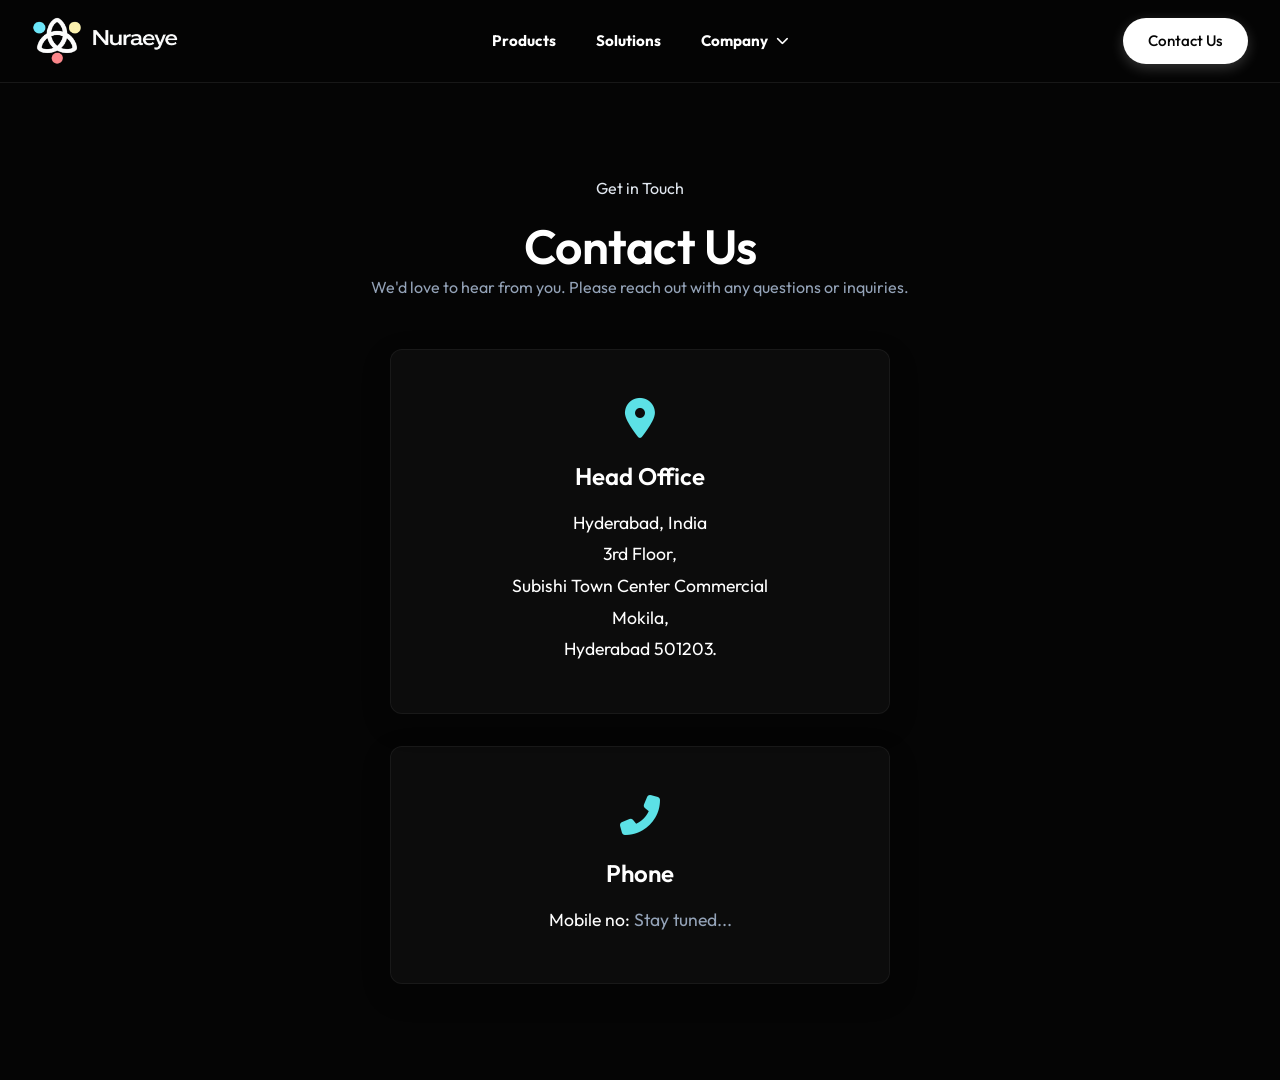
==== contact.html @ 636c7d1d "Add files via upload" ====
<!DOCTYPE html>
<html lang="en">

<head>
    <meta charset="UTF-8">
    <meta name="viewport" content="width=device-width, initial-scale=1.0">
    <title>Contact Us | NuraEye Systems</title>

    <!-- Google Fonts: Outfit -->
    <link rel="preconnect" href="https://fonts.googleapis.com">
    <link rel="preconnect" href="https://fonts.gstatic.com" crossorigin>
    <link href="https://fonts.googleapis.com/css2?family=Outfit:wght@300;400;500;600;700&display=swap" rel="stylesheet">

    <!-- Font Awesome for mobile menu icon & other icons -->
    <link rel="stylesheet" href="https://cdnjs.cloudflare.com/ajax/libs/font-awesome/6.4.0/css/all.min.css">

    <!-- Custom CSS -->
    <link rel="stylesheet" href="index.css">
</head>

<body class="contact-page">

    <!-- Header Section -->
    <header class="navbar" id="navbar">
        <div class="navbar-container">

            <!-- Left: Logo -->
            <a href="index.html" class="logo">
                <img src="image.png" alt="Nuraeye Logo" class="logo-img">
            </a>

            <!-- Middle: Navigation Links -->
            <nav class="nav-links" id="nav-links">
                <a href="index.html#products" class="nav-item">Products</a>
                <a href="index.html#solutions" class="nav-item">Solutions</a>
                <div class="nav-item dropdown">
                    <span class="dropdown-trigger">Company <i class="fas fa-chevron-down"></i></span>
                    <div class="dropdown-menu">
                        <a href="company/about.html" class="dropdown-item">About Us</a>
                        <a href="company/news.html" class="dropdown-item">In the News</a>
                        <a href="company/careers.html" class="dropdown-item">Careers</a>
                    </div>
                </div>
            </nav>

            <!-- Right: Contact Us Button & Mobile Toggle -->
            <div class="nav-actions">
                <a href="contact.html" class="btn btn-primary active">Contact Us</a>
                <button class="mobile-menu-toggle" id="mobile-menu-toggle" aria-label="Toggle Menu">
                    <i class="fas fa-bars"></i>
                </button>
            </div>

        </div>
    </header>

    <main style="padding-top: 80px;">
        <section class="section">
            <div class="container" style="max-width: 800px; text-align: center;">
                <div class="badge" style="margin-bottom: 1rem;">Get in Touch</div>
                <h1 class="section-title">Contact Us</h1>
                <p style="color: var(--text-muted); margin-bottom: 3rem;">We'd love to hear from you. Please reach out
                    with any questions or inquiries.</p>

                <div style="display: flex; flex-direction: column; gap: 2rem; align-items: center;">

                    <!-- Address Block -->
                    <div
                        style="background: rgba(255, 255, 255, 0.03); border: 1px solid rgba(255, 255, 255, 0.05); padding: 3rem; border-radius: 12px; width: 100%; max-width: 500px; text-align: center; box-shadow: 0 10px 30px rgba(0, 0, 0, 0.2);">
                        <i class="fas fa-map-marker-alt"
                            style="font-size: 2.5rem; color: var(--logo-blue); margin-bottom: 1.5rem;"></i>
                        <h3 style="margin-bottom: 1rem; font-size: 1.5rem;">Head Office</h3>
                        <p style="color: var(--text-pure); line-height: 1.8; font-size: 1.1rem;">
                            Hyderabad, India<br>
                            3rd Floor,<br>
                            Subishi Town Center Commercial<br>
                            Mokila,<br>
                            Hyderabad 501203.
                        </p>
                    </div>

                    <!-- Contact Block -->
                    <div
                        style="background: rgba(255, 255, 255, 0.03); border: 1px solid rgba(255, 255, 255, 0.05); padding: 3rem; border-radius: 12px; width: 100%; max-width: 500px; text-align: center; box-shadow: 0 10px 30px rgba(0, 0, 0, 0.2);">
                        <i class="fas fa-phone-alt"
                            style="font-size: 2.5rem; color: var(--logo-blue); margin-bottom: 1.5rem;"></i>
                        <h3 style="margin-bottom: 1rem; font-size: 1.5rem;">Phone</h3>
                        <p style="color: var(--text-pure); line-height: 1.8; font-size: 1.1rem;">
                            Mobile no: <span style="color: var(--text-muted);">Stay tuned...</span>
                        </p>
                    </div>

                </div>
            </div>
        </section>
    </main>

    <!-- Custom JS -->
    <script src="script.js"></script>
</body>

</html>
---- index.css ----
/* --- Base & Variables --- */
:root {
    --bg-color: #050505;
    --surface-color: #111111;
    --surface-light: #1a1a1a;
    --text-pure: #ffffff;
    --text-main: #e2e8f0;
    --text-muted: #94a3b8;

    --primary: #3b82f6;
    --primary-hover: #2563eb;

    /* Logo colors from image */
    --logo-blue: #5CE1E6;
    --logo-yellow: #FFDE59;
    --logo-pink: #FF66C4;

    --nav-bg: rgba(5, 5, 5, 0.7);
    --nav-border: rgba(255, 255, 255, 0.08);

    --transition-fast: 0.2s ease;
    --transition-smooth: 0.3s cubic-bezier(0.4, 0, 0.2, 1);

    --border-radius: 12px;
    --border-radius-pill: 9999px;
}

* {
    margin: 0;
    padding: 0;
    box-sizing: border-box;
    scroll-behavior: smooth;
}

body {
    font-family: 'Outfit', -apple-system, BlinkMacSystemFont, "Segoe UI", Roboto, Helvetica, Arial, sans-serif;
    background-color: var(--bg-color);
    color: var(--text-main);
    line-height: 1.6;
    min-height: 100vh;
    overflow-x: hidden;
}

a {
    text-decoration: none;
    color: inherit;
}

/* --- Typography --- */
h1,
h2,
h3,
h4 {
    color: var(--text-pure);
    font-weight: 600;
    line-height: 1.2;
}

/* --- Buttons --- */
.btn {
    display: inline-flex;
    align-items: center;
    justify-content: center;
    padding: 0.6rem 1.5rem;
    border-radius: var(--border-radius-pill);
    font-weight: 500;
    font-size: 0.95rem;
    transition: var(--transition-smooth);
    cursor: pointer;
    border: 1px solid transparent;
}

.btn-primary {
    background: var(--text-pure);
    color: var(--bg-color);
    box-shadow: 0 4px 14px rgba(255, 255, 255, 0.2);
}

.btn-primary:hover {
    transform: translateY(-2px);
    box-shadow: 0 6px 20px rgba(255, 255, 255, 0.3);
    background: #f1f5f9;
}

.btn-secondary {
    background: rgba(255, 255, 255, 0.05);
    color: var(--text-pure);
    border: 1px solid var(--nav-border);
    backdrop-filter: blur(10px);
}

.btn-secondary:hover {
    background: rgba(255, 255, 255, 0.1);
    transform: translateY(-2px);
}

.btn-lg {
    padding: 0.8rem 2rem;
    font-size: 1.05rem;
}

/* --- Navbar (Header Layout) --- */
.navbar {
    position: fixed;
    top: 0;
    left: 0;
    width: 100%;
    z-index: 1000;
    background: var(--nav-bg);
    backdrop-filter: blur(16px);
    -webkit-backdrop-filter: blur(16px);
    border-bottom: 1px solid var(--nav-border);
    transition: var(--transition-smooth);
}

.navbar.scrolled {
    padding: 0.25rem 0;
    background: rgba(5, 5, 5, 0.85);
    box-shadow: 0 4px 30px rgba(0, 0, 0, 0.5);
}

.navbar-container {
    display: flex;
    justify-content: space-between;
    align-items: center;
    max-width: 1400px;
    margin: 0 auto;
    padding: 1rem 2rem;
    position: relative;
    /* Crucial for absolute centering of middle elements */
}

/* 1. Left: Logo */
.logo {
    display: flex;
    align-items: center;
    z-index: 10;
}

.logo-img {
    height: 50px;
    /* Adjust this value if the logo is too big/small */
    width: auto;
    object-fit: contain;
}

/* 2. Middle: Navigation Links */
.nav-links {
    /* Absolute positioning to rigidly center the links regardless of left/right item widths */
    position: absolute;
    left: 50%;
    transform: translateX(-50%);
    display: flex;
    gap: 2.5rem;
    align-items: center;
}

.nav-item {
    font-size: 0.95rem;
    font-weight: bold;
    color: white;
    transition: var(--transition-fast);
    position: relative;
}

.nav-item::after {
    content: '';
    position: absolute;
    bottom: -4px;
    left: 0;
    width: 0%;
    height: 2px;
    background: var(--text-pure);
    transition: var(--transition-smooth);
    border-radius: 2px;
}

.nav-item:hover,
.nav-item.active {
    color: var(--text-pure);
}

.nav-item:hover::after,
.nav-item.active::after {
    width: 100%;
}

/* 3. Dropdown Menu (Company) */
.dropdown {
    position: relative;
    cursor: pointer;
}

.dropdown-trigger {
    display: inline-flex;
    align-items: center;
    gap: 0.5rem;
    font-size: 0.95rem;
    font-weight: bold;
    color: white;
    transition: var(--transition-fast);
    padding: 0.5rem 0;
    /* Increase hit area to prevent dropdown closing when moving mouse */
}

.dropdown-trigger i {
    font-size: 0.8rem;
    transition: transform 0.3s ease;
}

.dropdown:hover .dropdown-trigger {
    color: var(--text-pure);
}

.dropdown:hover .dropdown-trigger i {
    transform: rotate(180deg);
}

.dropdown-menu {
    position: absolute;
    top: 100%;
    left: 50%;
    transform: translateX(-50%) translateY(10px);
    background: rgba(15, 15, 15, 0.95);
    backdrop-filter: blur(20px);
    -webkit-backdrop-filter: blur(20px);
    border: 1px solid var(--nav-border);
    border-radius: 8px;
    min-width: 160px;
    padding: 0.5rem;
    opacity: 0;
    visibility: hidden;
    transition: all 0.3s cubic-bezier(0.4, 0, 0.2, 1);
    box-shadow: 0 10px 30px rgba(0, 0, 0, 0.5);
    z-index: 100;
}

/* Invisible bridge so the mouse doesn't lose hover when moving from trigger to menu */
.dropdown-menu::before {
    content: '';
    position: absolute;
    top: -15px;
    /* Cover the gap created by translateY(10px) on the menu */
    left: 0;
    width: 100%;
    height: 15px;
}

.dropdown:hover .dropdown-menu {
    opacity: 1;
    visibility: visible;
    transform: translateX(-50%) translateY(0);
}

.dropdown-item {
    display: block;
    padding: 0.75rem 1rem;
    color: var(--text-main);
    font-size: 0.9rem;
    border-radius: 4px;
    transition: var(--transition-fast);
    white-space: nowrap;
}

.dropdown-item:hover {
    background: rgba(255, 255, 255, 0.05);
    color: var(--text-pure);
    padding-left: 1.25rem;
    /* Slight indent effect */
}

/* 4. Right: Contact Us & Mobile */
.nav-actions {
    display: flex;
    align-items: center;
    gap: 1rem;
    z-index: 10;
}

.mobile-menu-toggle {
    display: none;
    background: transparent;
    border: none;
    color: var(--text-pure);
    font-size: 1.5rem;
    cursor: pointer;
    padding: 0.5rem;
    transition: var(--transition-fast);
}

.mobile-menu-toggle:hover {
    opacity: 0.8;
}


/* --- Hero Section --- */
.hero {
    position: relative;
    height: calc(100vh - 80px);
    /* Adjust height to account for header */
    width: 100vw;
    margin-top: 80px;
    /* Push below the fixed header (approx 80px tall) */
    display: flex;
    align-items: center;
    justify-content: center;
    padding: 0;
    overflow: hidden;
}

.hero-content {
    position: relative;
    z-index: 2;
    width: 100%;
    height: 100%;
}

/* Hero Media (Full Video) */
.hero-media-full {
    width: 100%;
    height: 100%;
    position: absolute;
    top: 0;
    left: 0;
}

.hero-media-full::before {
    content: '';
    position: absolute;
    top: 50%;
    left: 50%;
    transform: translate(-50%, -50%);
    width: 120%;
    height: 120%;
    background: radial-gradient(circle, rgba(92, 225, 230, 0.05) 0%, transparent 70%);
    z-index: 10;
    pointer-events: none;
}

.video-container-full {
    position: absolute;
    top: 0;
    left: 0;
    width: 100%;
    height: 100%;
    overflow: hidden;
    background: #000;
}

.hero-video-full {
    width: 100%;
    height: 100%;
    display: block;
    object-fit: cover;
    background: #000;
}

/* Ambient Glow Effects */
.glow {
    position: absolute;
    border-radius: 50%;
    filter: blur(100px);
    opacity: 0.15;
    z-index: 1;
    pointer-events: none;
}

.glow-1 {
    width: 600px;
    height: 600px;
    background: var(--logo-blue);
    top: -10%;
    left: -10%;
}

.glow-2 {
    width: 500px;
    height: 500px;
    background: var(--logo-pink);
    bottom: -10%;
    right: -10%;
}


/* --- Reusable Global Classes --- */
.section {
    padding: 6rem 2rem;
    position: relative;
    z-index: 5;
}

.container {
    max-width: 1200px;
    margin: 0 auto;
}

.section-header {
    margin-bottom: 3rem;
}

.text-center {
    text-align: center;
    display: flex;
    flex-direction: column;
    align-items: center;
}

.section-title {
    font-size: clamp(2rem, 4vw, 3rem);
    margin-top: 1rem;
    letter-spacing: -0.5px;
}

.glass-panel {
    background: rgba(25px, 25px, 25px, 0.4);
    backdrop-filter: blur(12px);
    -webkit-backdrop-filter: blur(12px);
    border: 1px solid var(--nav-border);
    border-radius: var(--border-radius);
    padding: 2.5rem;
    transition: var(--transition-smooth);
}

.glass-panel:hover {
    border-color: rgba(255, 255, 255, 0.15);
    transform: translateY(-5px);
    box-shadow: 0 10px 30px rgba(0, 0, 0, 0.5);
}

/* --- About Us Section --- */
.about-section {
    background: linear-gradient(to bottom, var(--bg-color), #0a0a0a);
}

.about-grid {
    display: flex;
    flex-direction: column;
    gap: 2rem;
}

/* Main Intro */
.about-main-card {
    background: linear-gradient(145deg, rgba(30, 30, 30, 0.6), rgba(15, 15, 15, 0.8));
    border-top: 2px solid var(--logo-blue);
}

.about-lead {
    font-size: 1.25rem;
    font-weight: 500;
    color: var(--text-pure);
    margin-bottom: 1.5rem;
    line-height: 1.5;
}

.about-text {
    color: var(--text-muted);
}

/* Mission & Vision */
.mission-vision-grid {
    display: grid;
    grid-template-columns: 1fr 1fr;
    gap: 2rem;
}

.mv-card {
    display: flex;
    flex-direction: column;
    gap: 1rem;
    height: 100%;
}

.mv-icon {
    width: 60px;
    height: 60px;
    border-radius: 50%;
    background: rgba(255, 222, 89, 0.1);
    /* logo yellow tint */
    color: var(--logo-yellow);
    display: flex;
    align-items: center;
    justify-content: center;
    font-size: 1.5rem;
    margin-bottom: 0.5rem;
}

.mv-card:nth-child(2) .mv-icon {
    background: rgba(92, 225, 230, 0.1);
    /* logo blue tint */
    color: var(--logo-blue);
}

.mv-card h3 {
    font-size: 1.5rem;
}

.mv-card p {
    color: var(--text-muted);
}

/* Why Nuraeye */
.highlight-border {
    position: relative;
    overflow: hidden;
}

.highlight-border::before {
    content: '';
    position: absolute;
    top: 0;
    left: 0;
    width: 100%;
    height: 2px;
    background: linear-gradient(90deg, var(--logo-blue), var(--logo-pink), var(--logo-yellow));
}

.why-nuraeye {
    display: flex;
    align-items: center;
    justify-content: space-between;
    gap: 3rem;
    background: rgba(255, 102, 196, 0.03);
    /* subtle pink bg */
}

.why-content h3 {
    font-size: 1.8rem;
    margin-bottom: 1rem;
    color: var(--logo-pink);
}

.why-content p {
    color: var(--text-muted);
}

.why-graphic {
    font-size: 8rem;
    color: rgba(255, 102, 196, 0.1);
}

/* News & Careers */
.news-careers-grid {
    display: flex;
    flex-direction: column;
    gap: 2rem;
}

.news-section {
    display: flex;
    flex-direction: column;
    gap: 1.5rem;
}

.search-container {
    display: flex;
    align-items: center;
    background: rgba(0, 0, 0, 0.3);
    border: 1px solid var(--nav-border);
    border-radius: var(--border-radius-pill);
    padding: 0.25rem 0.25rem 0.25rem 1rem;
    transition: var(--transition-smooth);
}

.search-container:focus-within {
    border-color: var(--logo-blue);
    box-shadow: 0 0 0 2px rgba(92, 225, 230, 0.2);
}

.search-icon {
    color: var(--text-muted);
    margin-right: 0.5rem;
}

.search-input {
    flex: 1;
    background: transparent;
    border: none;
    color: var(--text-pure);
    font-family: inherit;
    font-size: 1rem;
    outline: none;
    padding: 0.5rem 0;
}

.search-input::placeholder {
    color: var(--text-muted);
}

.search-btn {
    padding: 0.5rem 1.2rem;
}

.careers-header {
    margin-bottom: 2rem;
}

.careers-subtitle {
    color: var(--logo-blue);
    font-weight: 500;
    margin-top: 0.5rem;
}

.careers-section h4 {
    font-size: 1.1rem;
    color: var(--text-muted);
    margin-bottom: 1rem;
    text-transform: uppercase;
    letter-spacing: 1px;
}

.jobs-list {
    list-style: none;
    display: flex;
    flex-direction: column;
    gap: 0.75rem;
}

.job-item {
    display: flex;
    justify-content: space-between;
    align-items: center;
    padding: 1rem 1.5rem;
    background: rgba(255, 255, 255, 0.02);
    border: 1px solid rgba(255, 255, 255, 0.05);
    border-radius: 8px;
    transition: var(--transition-fast);
}

.job-item:hover {
    background: rgba(255, 255, 255, 0.05);
    border-color: rgba(255, 255, 255, 0.1);
    transform: translateX(5px);
}

.job-role {
    font-weight: 500;
    color: var(--text-pure);
}

.job-openings {
    background: transparent;
    border-color: rgba(255, 255, 255, 0.1);
    color: var(--text-muted);
}


/* --- Media Queries (Responsiveness) --- */
@media (max-width: 992px) {
    .mission-vision-grid {
        grid-template-columns: 1fr;
    }

    .news-careers-grid {
        grid-template-columns: 1fr;
    }

    .why-nuraeye {
        flex-direction: column;
        text-align: center;
    }

    .why-graphic {
        display: none;
        /* Hide graphic on smaller screens to save space */
    }
}

@media (max-width: 768px) {
    .nav-links {
        position: fixed;
        top: 0;
        left: 0;
        width: 100%;
        height: 100vh;
        background: var(--bg-color);
        flex-direction: column;
        justify-content: center;
        align-items: center;
        gap: 2rem;
        transform: translateY(-100%);
        opacity: 0;
        transition: transform 0.4s ease-in-out, opacity 0.4s ease-in-out;
        z-index: -1;
    }

    .nav-links.active {
        transform: translateY(0);
        opacity: 1;
    }

    .nav-item {
        font-size: 1.5rem;
    }

    .mobile-menu-toggle {
        display: block;
        /* Show hamburger icon */
    }

    /* Hide the contact button on smaller screens inside the header, or adjust */
    .nav-actions .btn-primary {
        display: none;
    }

    /* We can optionally append a contact button into the mobile menu in JS or HTML */
    .nav-links {
        padding-top: 4rem;
    }

    .job-item {
        flex-direction: column;
        align-items: flex-start;
        gap: 0.5rem;
    }
}
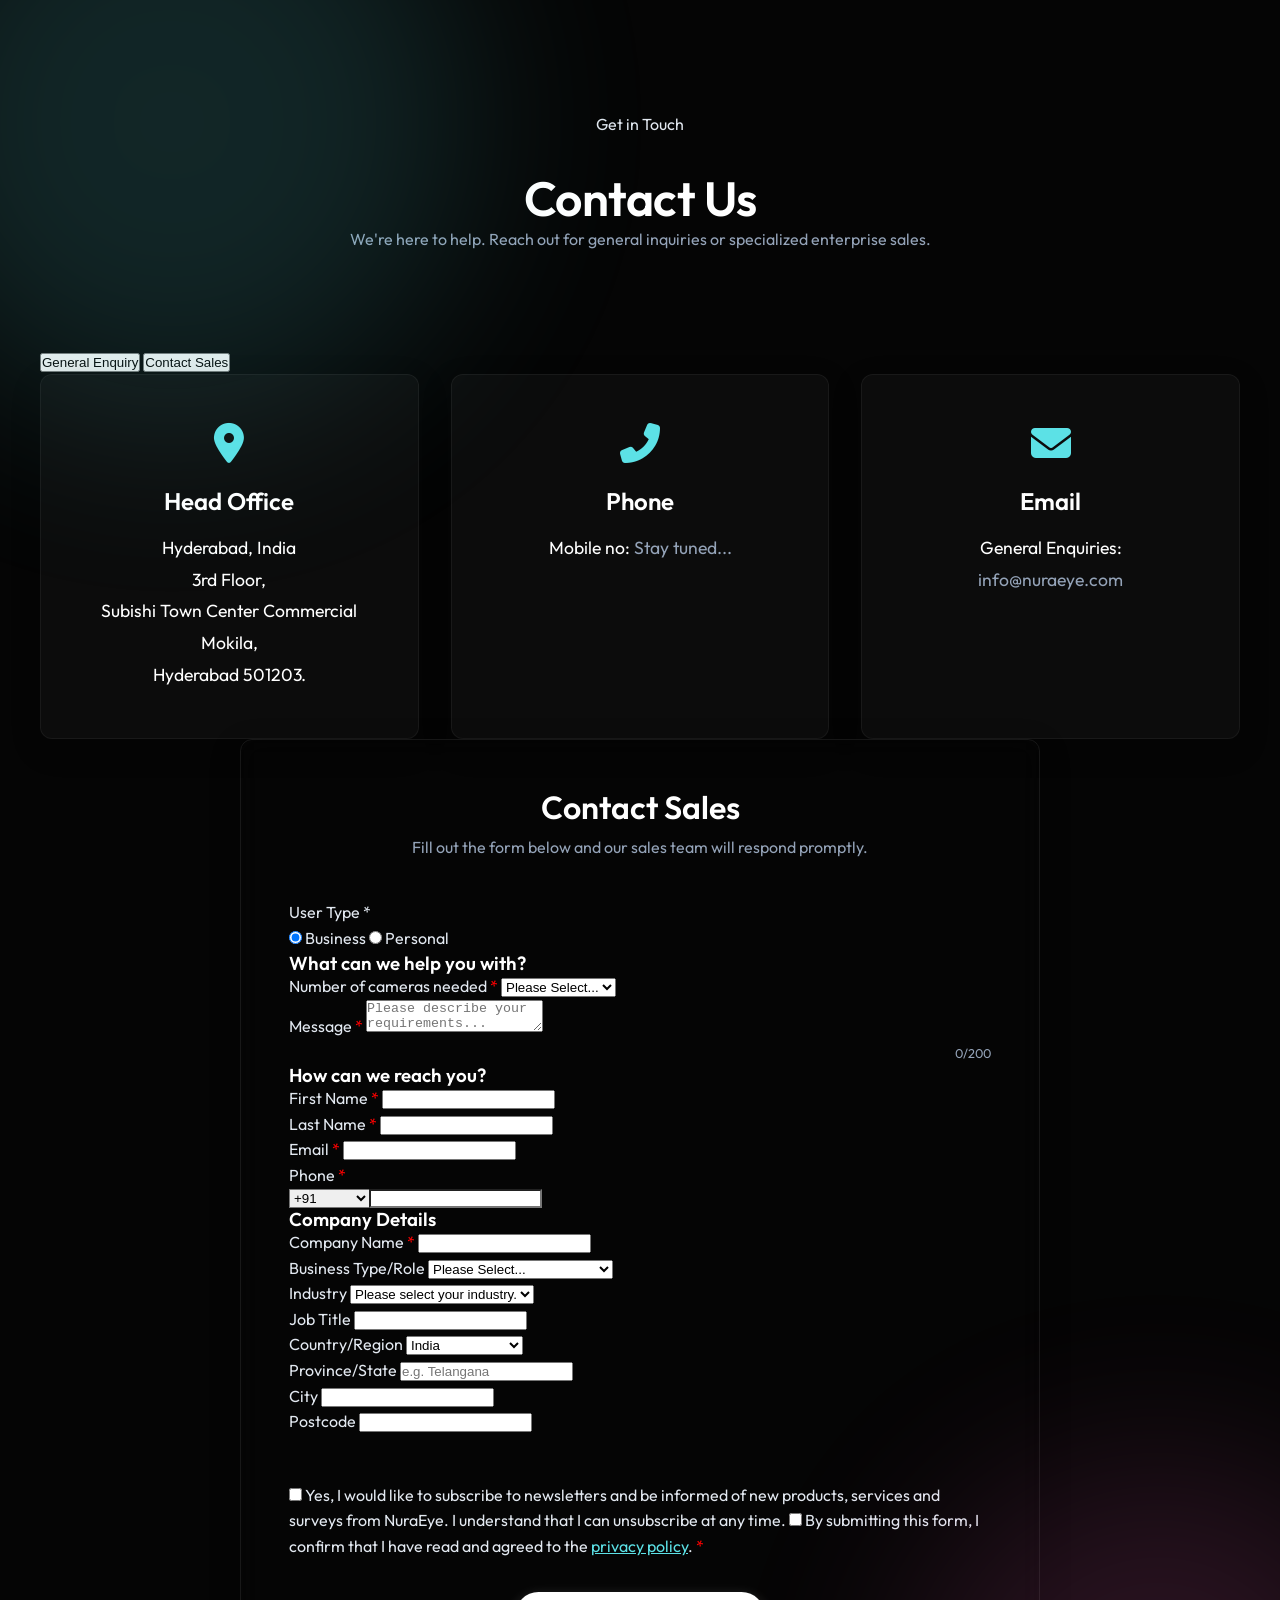
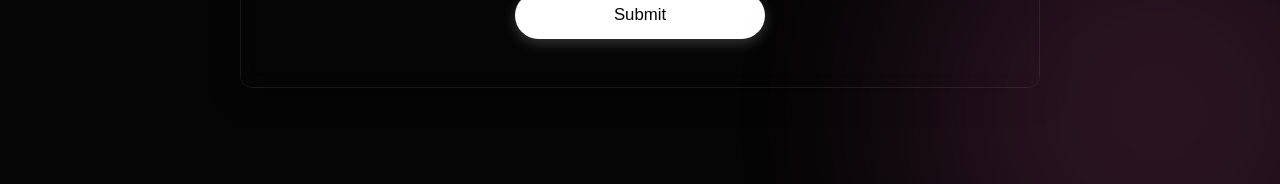
==== commit e8d3115a: "Update contact.html" ====
--- a/contact.html
+++ b/contact.html
@@ -16,87 +16,263 @@
 
     <!-- Custom CSS -->
     <link rel="stylesheet" href="index.css">
+    <script src="js/components.js"></script>
 </head>
 
-<body class="contact-page">
+<body>
 
     <!-- Header Section -->
-    <header class="navbar" id="navbar">
-        <div class="navbar-container">
-
-            <!-- Left: Logo -->
-            <a href="index.html" class="logo">
-                <img src="image.png" alt="Nuraeye Logo" class="logo-img">
-            </a>
-
-            <!-- Middle: Navigation Links -->
-            <nav class="nav-links" id="nav-links">
-                <a href="index.html#products" class="nav-item">Products</a>
-                <a href="index.html#solutions" class="nav-item">Solutions</a>
-                <div class="nav-item dropdown">
-                    <span class="dropdown-trigger">Company <i class="fas fa-chevron-down"></i></span>
-                    <div class="dropdown-menu">
-                        <a href="company/about.html" class="dropdown-item">About Us</a>
-                        <a href="company/news.html" class="dropdown-item">In the News</a>
-                        <a href="company/careers.html" class="dropdown-item">Careers</a>
+    <!-- Header Component -->
+    <app-header base-path="."></app-header>
+
+    <main>
+        <section class="section" style="padding-top: 7rem; position: relative; overflow: hidden;">
+            <div class="glow glow-1"></div>
+            <div class="glow glow-2"></div>
+            <div class="container" style="max-width: 1200px;">
+                <div class="section-header text-center">
+                    <div class="badge" style="margin-bottom: 1rem;">Get in Touch</div>
+                    <h1 class="section-title">Contact Us</h1>
+                    <p style="color: var(--text-muted); margin-bottom: 3rem;">We're here to help. Reach out for general
+                        inquiries or specialized enterprise sales.</p>
+                </div>
+
+                <div class="contact-tabs-container">
+                    <button class="contact-tab-btn active" data-tab="tab-general">General Enquiry</button>
+                    <button class="contact-tab-btn" data-tab="tab-sales">Contact Sales</button>
+                </div>
+
+                <!-- Tab 1: General Enquiry -->
+                <div id="tab-general" class="contact-tab-content active">
+                    <div style="display: flex; flex-wrap: wrap; justify-content: center; gap: 2rem;">
+                        <!-- Address Block -->
+                        <div
+                            style="flex: 1; min-width: 300px; max-width: 500px; background: rgba(255, 255, 255, 0.03); border: 1px solid rgba(255, 255, 255, 0.05); padding: 3rem; border-radius: 12px; text-align: center; box-shadow: 0 10px 30px rgba(0, 0, 0, 0.2);">
+                            <i class="fas fa-map-marker-alt"
+                                style="font-size: 2.5rem; color: var(--logo-blue); margin-bottom: 1.5rem;"></i>
+                            <h3 style="margin-bottom: 1rem; font-size: 1.5rem;">Head Office</h3>
+                            <p style="color: var(--text-pure); line-height: 1.8; font-size: 1.1rem;">
+                                Hyderabad, India<br>
+                                3rd Floor,<br>
+                                Subishi Town Center Commercial<br>
+                                Mokila,<br>
+                                Hyderabad 501203.
+                            </p>
+                        </div>
+
+                        <!-- Contact Block -->
+                        <div
+                            style="flex: 1; min-width: 300px; max-width: 500px; background: rgba(255, 255, 255, 0.03); border: 1px solid rgba(255, 255, 255, 0.05); padding: 3rem; border-radius: 12px; text-align: center; box-shadow: 0 10px 30px rgba(0, 0, 0, 0.2);">
+                            <i class="fas fa-phone-alt"
+                                style="font-size: 2.5rem; color: var(--logo-blue); margin-bottom: 1.5rem;"></i>
+                            <h3 style="margin-bottom: 1rem; font-size: 1.5rem;">Phone</h3>
+                            <p style="color: var(--text-pure); line-height: 1.8; font-size: 1.1rem;">
+                                Mobile no: <span style="color: var(--text-muted);">Stay tuned...</span>
+                            </p>
+                        </div>
+
+                        <!-- Email Block -->
+                        <div
+                            style="flex: 1; min-width: 300px; max-width: 500px; background: rgba(255, 255, 255, 0.03); border: 1px solid rgba(255, 255, 255, 0.05); padding: 3rem; border-radius: 12px; text-align: center; box-shadow: 0 10px 30px rgba(0, 0, 0, 0.2);">
+                            <i class="fas fa-envelope"
+                                style="font-size: 2.5rem; color: var(--logo-blue); margin-bottom: 1.5rem;"></i>
+                            <h3 style="margin-bottom: 1rem; font-size: 1.5rem;">Email</h3>
+                            <p style="color: var(--text-pure); line-height: 1.8; font-size: 1.1rem;">
+                                General Enquiries: <span style="color: var(--text-muted);">info@nuraeye.com</span>
+                            </p>
+                        </div>
                     </div>
                 </div>
-            </nav>
-
-            <!-- Right: Contact Us Button & Mobile Toggle -->
-            <div class="nav-actions">
-                <a href="contact.html" class="btn btn-primary active">Contact Us</a>
-                <button class="mobile-menu-toggle" id="mobile-menu-toggle" aria-label="Toggle Menu">
-                    <i class="fas fa-bars"></i>
-                </button>
-            </div>
-
-        </div>
-    </header>
-
-    <main style="padding-top: 80px;">
-        <section class="section">
-            <div class="container" style="max-width: 800px; text-align: center;">
-                <div class="badge" style="margin-bottom: 1rem;">Get in Touch</div>
-                <h1 class="section-title">Contact Us</h1>
-                <p style="color: var(--text-muted); margin-bottom: 3rem;">We'd love to hear from you. Please reach out
-                    with any questions or inquiries.</p>
-
-                <div style="display: flex; flex-direction: column; gap: 2rem; align-items: center;">
-
-                    <!-- Address Block -->
-                    <div
-                        style="background: rgba(255, 255, 255, 0.03); border: 1px solid rgba(255, 255, 255, 0.05); padding: 3rem; border-radius: 12px; width: 100%; max-width: 500px; text-align: center; box-shadow: 0 10px 30px rgba(0, 0, 0, 0.2);">
-                        <i class="fas fa-map-marker-alt"
-                            style="font-size: 2.5rem; color: var(--logo-blue); margin-bottom: 1.5rem;"></i>
-                        <h3 style="margin-bottom: 1rem; font-size: 1.5rem;">Head Office</h3>
-                        <p style="color: var(--text-pure); line-height: 1.8; font-size: 1.1rem;">
-                            Hyderabad, India<br>
-                            3rd Floor,<br>
-                            Subishi Town Center Commercial<br>
-                            Mokila,<br>
-                            Hyderabad 501203.
-                        </p>
+
+                <!-- Tab 2: Contact Sales Form -->
+                <div id="tab-sales" class="contact-tab-content">
+                    <div class="glass-panel"
+                        style="padding: 3rem; border-radius: 12px; box-shadow: 0 10px 30px rgba(0, 0, 0, 0.3); max-width: 800px; margin: 0 auto; text-align: left;">
+                        <h2
+                            style="font-size: 2rem; color: var(--text-pure); margin-bottom: 0.5rem; text-align: center;">
+                            Contact Sales</h2>
+                        <p style="color: var(--text-muted); margin-bottom: 2.5rem; text-align: center;">Fill out the
+                            form below and our sales team will respond promptly.</p>
+
+                        <form id="sales-form">
+                            <!-- User Type -->
+                            <div class="form-group">
+                                <label class="form-label">User Type *</label>
+                                <div class="radio-group">
+                                    <label class="radio-label">
+                                        <input type="radio" name="user_type" value="business" checked> Business
+                                    </label>
+                                    <label class="radio-label">
+                                        <input type="radio" name="user_type" value="personal"> Personal
+                                    </label>
+                                </div>
+                            </div>
+
+                            <h3 class="form-section-title">What can we help you with?</h3>
+
+                            <div class="form-group">
+                                <label class="form-label" for="camera_count">Number of cameras needed <span
+                                        style="color: red;">*</span></label>
+                                <select class="form-control" id="camera_count" name="camera_count" required>
+                                    <option value="" disabled selected>Please Select...</option>
+                                    <option value="1-10">1 - 10</option>
+                                    <option value="11-50">11 - 50</option>
+                                    <option value="51-200">51 - 200</option>
+                                    <option value="200+">200+</option>
+                                </select>
+                            </div>
+
+                            <div class="form-group">
+                                <label class="form-label" for="message">Message <span
+                                        style="color: red;">*</span></label>
+                                <textarea class="form-control" id="message" name="message"
+                                    placeholder="Please describe your requirements..." maxlength="200"
+                                    required></textarea>
+                                <div style="text-align: right; font-size: 0.8rem; color: var(--text-muted); margin-top: 0.25rem;"
+                                    id="message-counter">0/200</div>
+                            </div>
+
+                            <h3 class="form-section-title">How can we reach you?</h3>
+
+                            <div class="form-row form-row-mb">
+                                <div class="form-group">
+                                    <label class="form-label" for="first_name">First Name <span
+                                            style="color: red;">*</span></label>
+                                    <input type="text" class="form-control" id="first_name" name="first_name" required>
+                                </div>
+                                <div class="form-group">
+                                    <label class="form-label" for="last_name">Last Name <span
+                                            style="color: red;">*</span></label>
+                                    <input type="text" class="form-control" id="last_name" name="last_name" required>
+                                </div>
+                            </div>
+
+                            <div class="form-row form-row-mb">
+                                <div class="form-group">
+                                    <label class="form-label" for="email">Email <span
+                                            style="color: red;">*</span></label>
+                                    <input type="email" class="form-control" id="email" name="email" required>
+                                </div>
+                                <div class="form-group">
+                                    <label class="form-label" for="phone">Phone <span
+                                            style="color: red;">*</span></label>
+                                    <div style="display: flex;">
+                                        <select class="form-control"
+                                            style="width: 80px; border-top-right-radius: 0; border-bottom-right-radius: 0; border-right: none;">
+                                            <option value="+91">+91</option>
+                                            <option value="+1">+1</option>
+                                            <option value="+44">+44</option>
+                                        </select>
+                                        <input type="tel" class="form-control" id="phone" name="phone"
+                                            style="border-top-left-radius: 0; border-bottom-left-radius: 0;" required>
+                                    </div>
+                                </div>
+                            </div>
+
+                            <div id="company-details-section">
+                                <h3 class="form-section-title">Company Details</h3>
+
+                                <div class="form-group">
+                                    <label class="form-label" for="company_name">Company Name <span
+                                            style="color: red;">*</span></label>
+                                    <input type="text" class="form-control" id="company_name" name="company_name"
+                                        required>
+                                </div>
+
+                                <div class="form-row form-row-mb">
+                                    <div class="form-group">
+                                        <label class="form-label" for="business_role">Business Type/Role</label>
+                                        <select class="form-control" id="business_role" name="business_role">
+                                            <option value="" disabled selected>Please Select...</option>
+                                            <option value="distributor">Distributor</option>
+                                            <option value="installer">Installer / System Integrator</option>
+                                            <option value="consultant">Consultant</option>
+                                            <option value="enduser">End User</option>
+                                            <option value="other">Other</option>
+                                        </select>
+                                    </div>
+                                    <div class="form-group">
+                                        <label class="form-label" for="industry">Industry</label>
+                                        <select class="form-control" id="industry" name="industry">
+                                            <option value="" disabled selected>Please select your industry.</option>
+                                            <option value="retail">Retail</option>
+                                            <option value="commercial">Commercial Real Estate</option>
+                                            <option value="education">Education</option>
+                                            <option value="healthcare">Healthcare</option>
+                                            <option value="other">Other</option>
+                                        </select>
+                                    </div>
+                                </div>
+
+                                <div class="form-group">
+                                    <label class="form-label" for="job_title">Job Title</label>
+                                    <input type="text" class="form-control" id="job_title" name="job_title">
+                                </div>
+                            </div>
+
+                            <div class="form-row form-row-mb">
+                                <div class="form-group">
+                                    <label class="form-label" for="country">Country/Region</label>
+                                    <select class="form-control" id="country" name="country">
+                                        <option value="India" selected>India</option>
+                                        <option value="USA">United States</option>
+                                        <option value="UK">United Kingdom</option>
+                                    </select>
+                                </div>
+                                <div class="form-group">
+                                    <label class="form-label" for="state">Province/State</label>
+                                    <input type="text" class="form-control" id="state" name="state"
+                                        placeholder="e.g. Telangana">
+                                </div>
+                            </div>
+
+                            <div class="form-row form-row-mb">
+                                <div class="form-group">
+                                    <label class="form-label" for="city">City</label>
+                                    <input type="text" class="form-control" id="city" name="city">
+                                </div>
+                                <div class="form-group">
+                                    <label class="form-label" for="postcode">Postcode</label>
+                                    <input type="text" class="form-control" id="postcode" name="postcode">
+                                </div>
+                            </div>
+
+                            <div style="margin-top: 3rem;">
+                                <label class="checkbox-label">
+                                    <input type="checkbox" name="subscribe">
+                                    <span>Yes, I would like to subscribe to newsletters and be informed of new products,
+                                        services and surveys from NuraEye. I understand that I can unsubscribe at any
+                                        time.</span>
+                                </label>
+
+                                <label class="checkbox-label">
+                                    <input type="checkbox" name="privacy" required>
+                                    <span>By submitting this form, I confirm that I have read and agreed to the <a
+                                            href="#"
+                                            style="color: var(--logo-blue); text-decoration: underline;">privacy
+                                            policy</a>. <span style="color: red;">*</span></span>
+                                </label>
+                            </div>
+
+                            <div style="margin-top: 2rem; text-align: center;">
+                                <button type="submit" class="btn btn-primary btn-lg"
+                                    style="width: 100%; max-width: 250px;">Submit</button>
+                            </div>
+
+                        </form>
                     </div>
-
-                    <!-- Contact Block -->
-                    <div
-                        style="background: rgba(255, 255, 255, 0.03); border: 1px solid rgba(255, 255, 255, 0.05); padding: 3rem; border-radius: 12px; width: 100%; max-width: 500px; text-align: center; box-shadow: 0 10px 30px rgba(0, 0, 0, 0.2);">
-                        <i class="fas fa-phone-alt"
-                            style="font-size: 2.5rem; color: var(--logo-blue); margin-bottom: 1.5rem;"></i>
-                        <h3 style="margin-bottom: 1rem; font-size: 1.5rem;">Phone</h3>
-                        <p style="color: var(--text-pure); line-height: 1.8; font-size: 1.1rem;">
-                            Mobile no: <span style="color: var(--text-muted);">Stay tuned...</span>
-                        </p>
-                    </div>
-
                 </div>
             </div>
         </section>
     </main>
 
+    <!-- Footer Section -->
+    <!-- Footer Component -->
+    <app-footer base-path="."></app-footer>
+
+
     <!-- Custom JS -->
-    <script src="script.js"></script>
+    <script src="js/script.js"></script>
 </body>
 
-</html>+</html>
